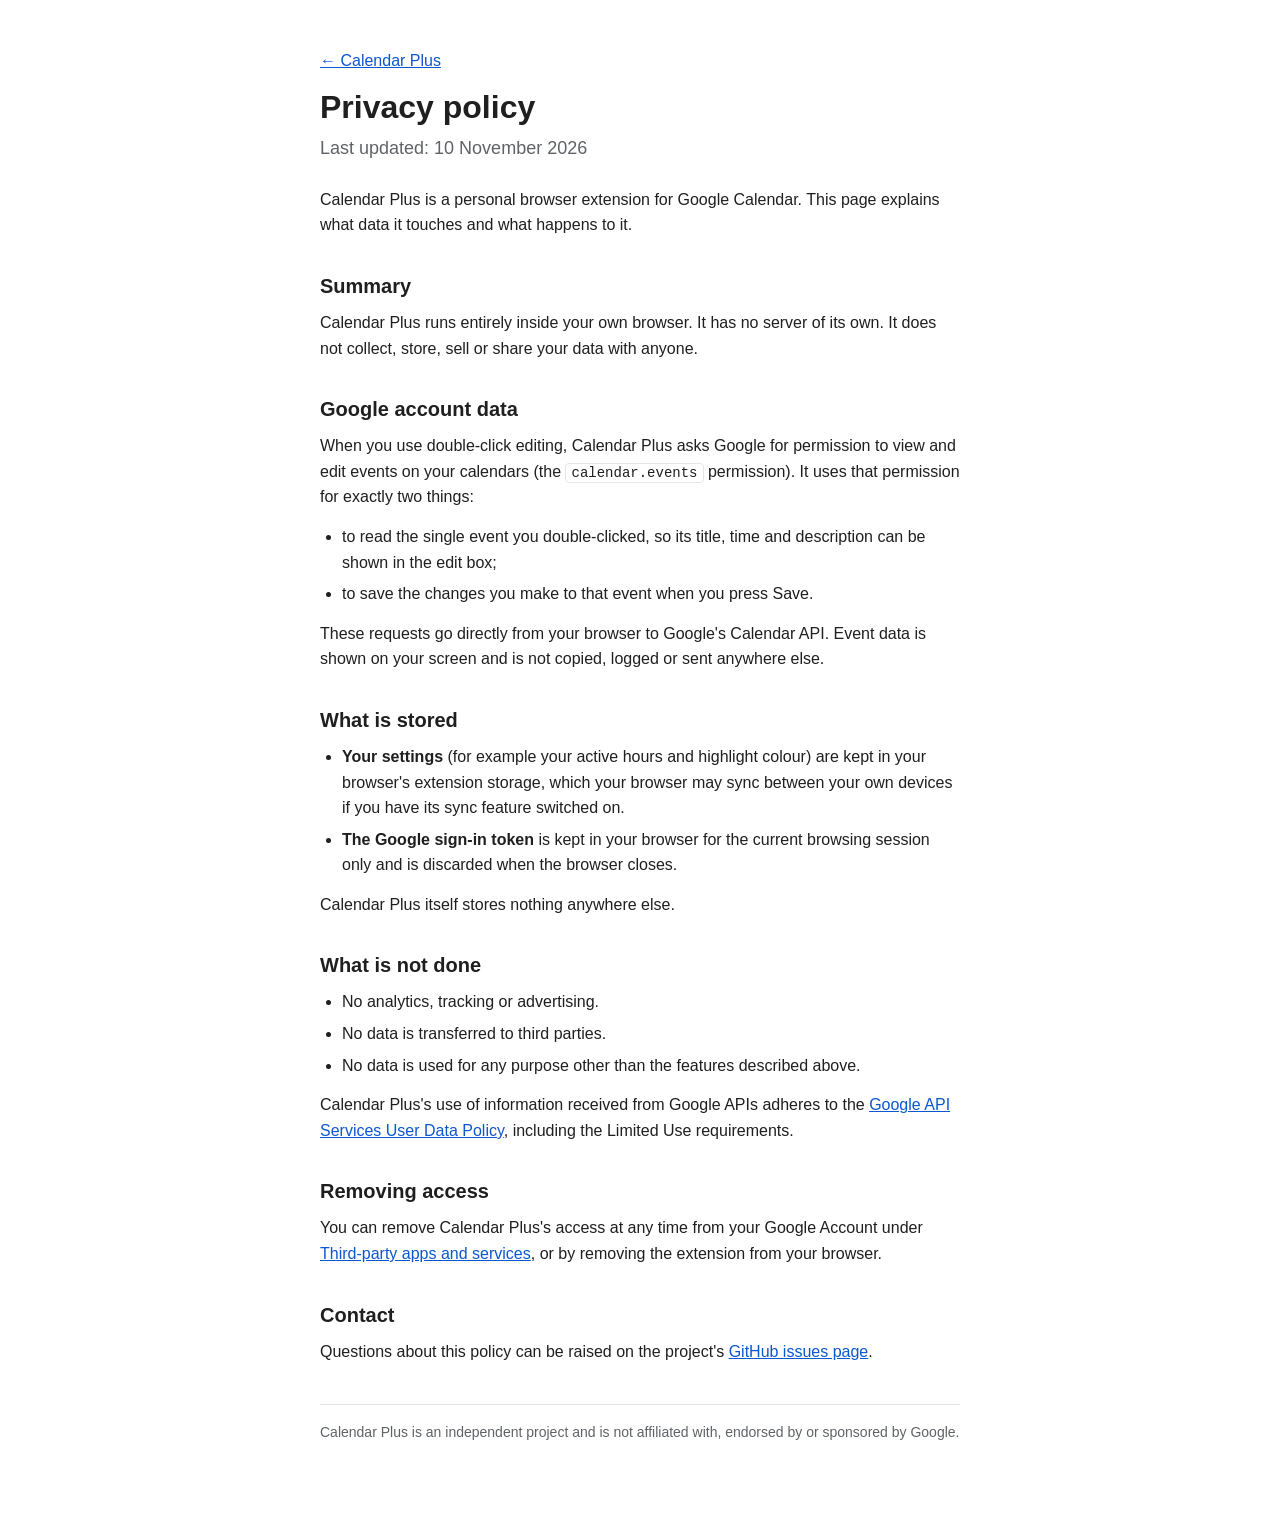
==== privacy.html @ 3b720a1b "Add Calendar Plus homepage and privacy policy Co-Authored-By: Claude Fable 5.2 <noreply@anthropic.co" ====
<!doctype html>
<html lang="en">
<head>
  <meta charset="utf-8">
  <meta name="viewport" content="width=device-width, initial-scale=1">
  <title>Privacy policy – Calendar Plus</title>
  <link rel="stylesheet" href="style.css">
</head>
<body>
  <main>
    <p><a href="./">← Calendar Plus</a></p>
    <h1>Privacy policy</h1>
    <p class="lead">Last updated: 10 November 2026</p>

    <p>Calendar Plus is a personal browser extension for Google Calendar. This page explains what data it touches and what happens to it.</p>

    <h2>Summary</h2>
    <p>Calendar Plus runs entirely inside your own browser. It has no server of its own. It does not collect, store, sell or share your data with anyone.</p>

    <h2>Google account data</h2>
    <p>When you use double-click editing, Calendar Plus asks Google for permission to view and edit events on your calendars (the <code>calendar.events</code> permission). It uses that permission for exactly two things:</p>
    <ul>
      <li>to read the single event you double-clicked, so its title, time and description can be shown in the edit box;</li>
      <li>to save the changes you make to that event when you press Save.</li>
    </ul>
    <p>These requests go directly from your browser to Google's Calendar API. Event data is shown on your screen and is not copied, logged or sent anywhere else.</p>

    <h2>What is stored</h2>
    <ul>
      <li><strong>Your settings</strong> (for example your active hours and highlight colour) are kept in your browser's extension storage, which your browser may sync between your own devices if you have its sync feature switched on.</li>
      <li><strong>The Google sign-in token</strong> is kept in your browser for the current browsing session only and is discarded when the browser closes.</li>
    </ul>
    <p>Calendar Plus itself stores nothing anywhere else.</p>

    <h2>What is not done</h2>
    <ul>
      <li>No analytics, tracking or advertising.</li>
      <li>No data is transferred to third parties.</li>
      <li>No data is used for any purpose other than the features described above.</li>
    </ul>
    <p>Calendar Plus's use of information received from Google APIs adheres to the <a href="https://developers.google.com/terms/api-services-user-data-policy">Google API Services User Data Policy</a>, including the Limited Use requirements.</p>

    <h2>Removing access</h2>
    <p>You can remove Calendar Plus's access at any time from your Google Account under <a href="https://myaccount.google.com/connections">Third-party apps and services</a>, or by removing the extension from your browser.</p>

    <h2>Contact</h2>
    <p>Questions about this policy can be raised on the project's <a href="https://github.com/JakeyyB/calendar-plus/issues">GitHub issues page</a>.</p>

    <footer>
      <p>Calendar Plus is an independent project and is not affiliated with, endorsed by or sponsored by Google.</p>
    </footer>
  </main>
</body>
</html>
---- style.css ----
:root {
  color-scheme: light dark;
  --bg: #ffffff;
  --fg: #1f1f1f;
  --muted: #5f6368;
  --line: #e3e5e8;
  --accent: #0b57d0;
}
@media (prefers-color-scheme: dark) {
  :root {
    --bg: #1e1f20;
    --fg: #e3e3e3;
    --muted: #a8abb0;
    --line: #3a3c3f;
    --accent: #a8c7fa;
  }
}
* { box-sizing: border-box; }
body {
  margin: 0;
  background: var(--bg);
  color: var(--fg);
  font: 16px/1.6 "Segoe UI", Roboto, Helvetica, Arial, sans-serif;
}
main {
  max-width: 680px;
  margin: 0 auto;
  padding: 48px 20px 64px;
}
h1 { font-size: 32px; line-height: 1.2; margin: 0 0 8px; }
h2 { font-size: 20px; margin: 32px 0 8px; }
p, ul { margin: 0 0 14px; }
ul { padding-left: 22px; }
li { margin-bottom: 6px; }
.lead { color: var(--muted); font-size: 18px; margin-bottom: 24px; }
a { color: var(--accent); }
code {
  font: 14px/1.4 Consolas, "Cascadia Mono", monospace;
  padding: 1px 5px;
  border-radius: 4px;
  border: 1px solid var(--line);
}
footer {
  margin-top: 40px;
  padding-top: 16px;
  border-top: 1px solid var(--line);
  color: var(--muted);
  font-size: 14px;
}
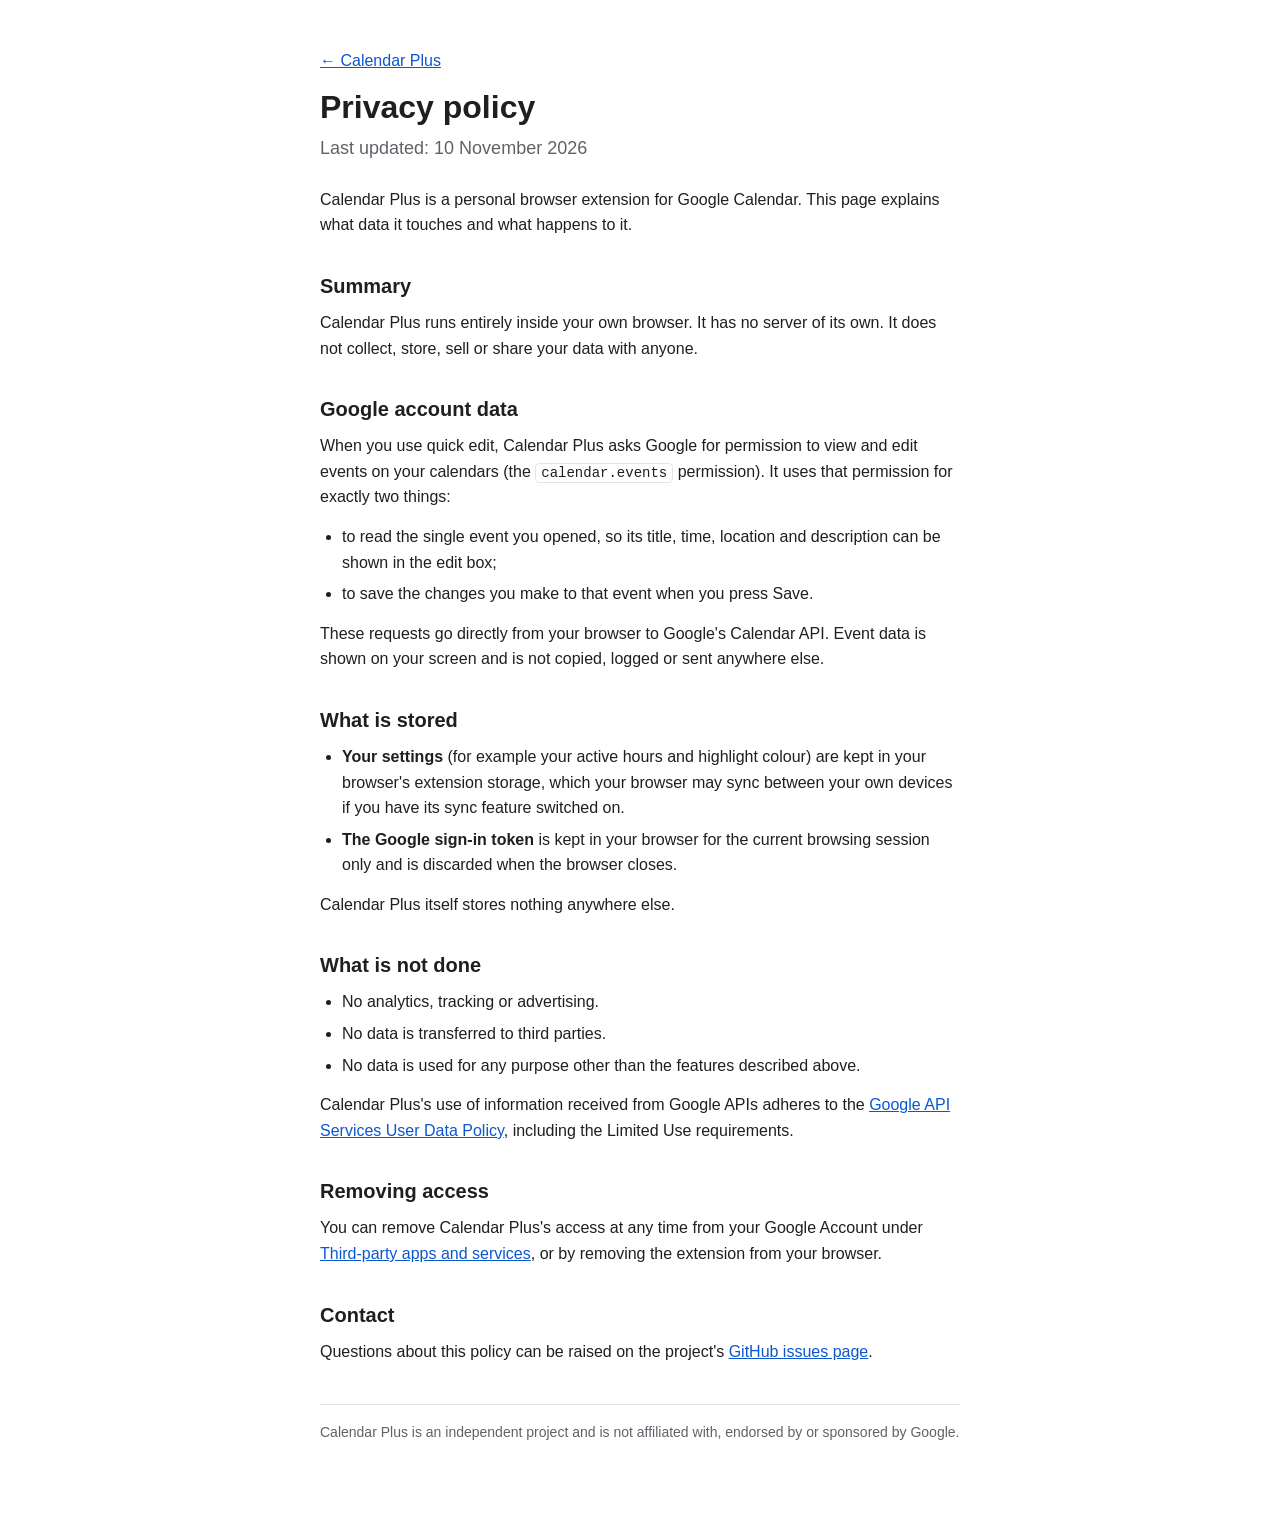
==== commit 96cd3d39: "Update wording: quick edit and location Co-Authored-By: Claude Fable 5.2 <noreply@anthropic.com>" ====
--- a/privacy.html
+++ b/privacy.html
@@ -18,9 +18,9 @@
     <p>Calendar Plus runs entirely inside your own browser. It has no server of its own. It does not collect, store, sell or share your data with anyone.</p>
 
     <h2>Google account data</h2>
-    <p>When you use double-click editing, Calendar Plus asks Google for permission to view and edit events on your calendars (the <code>calendar.events</code> permission). It uses that permission for exactly two things:</p>
+    <p>When you use quick edit, Calendar Plus asks Google for permission to view and edit events on your calendars (the <code>calendar.events</code> permission). It uses that permission for exactly two things:</p>
     <ul>
-      <li>to read the single event you double-clicked, so its title, time and description can be shown in the edit box;</li>
+      <li>to read the single event you opened, so its title, time, location and description can be shown in the edit box;</li>
       <li>to save the changes you make to that event when you press Save.</li>
     </ul>
     <p>These requests go directly from your browser to Google's Calendar API. Event data is shown on your screen and is not copied, logged or sent anywhere else.</p>
